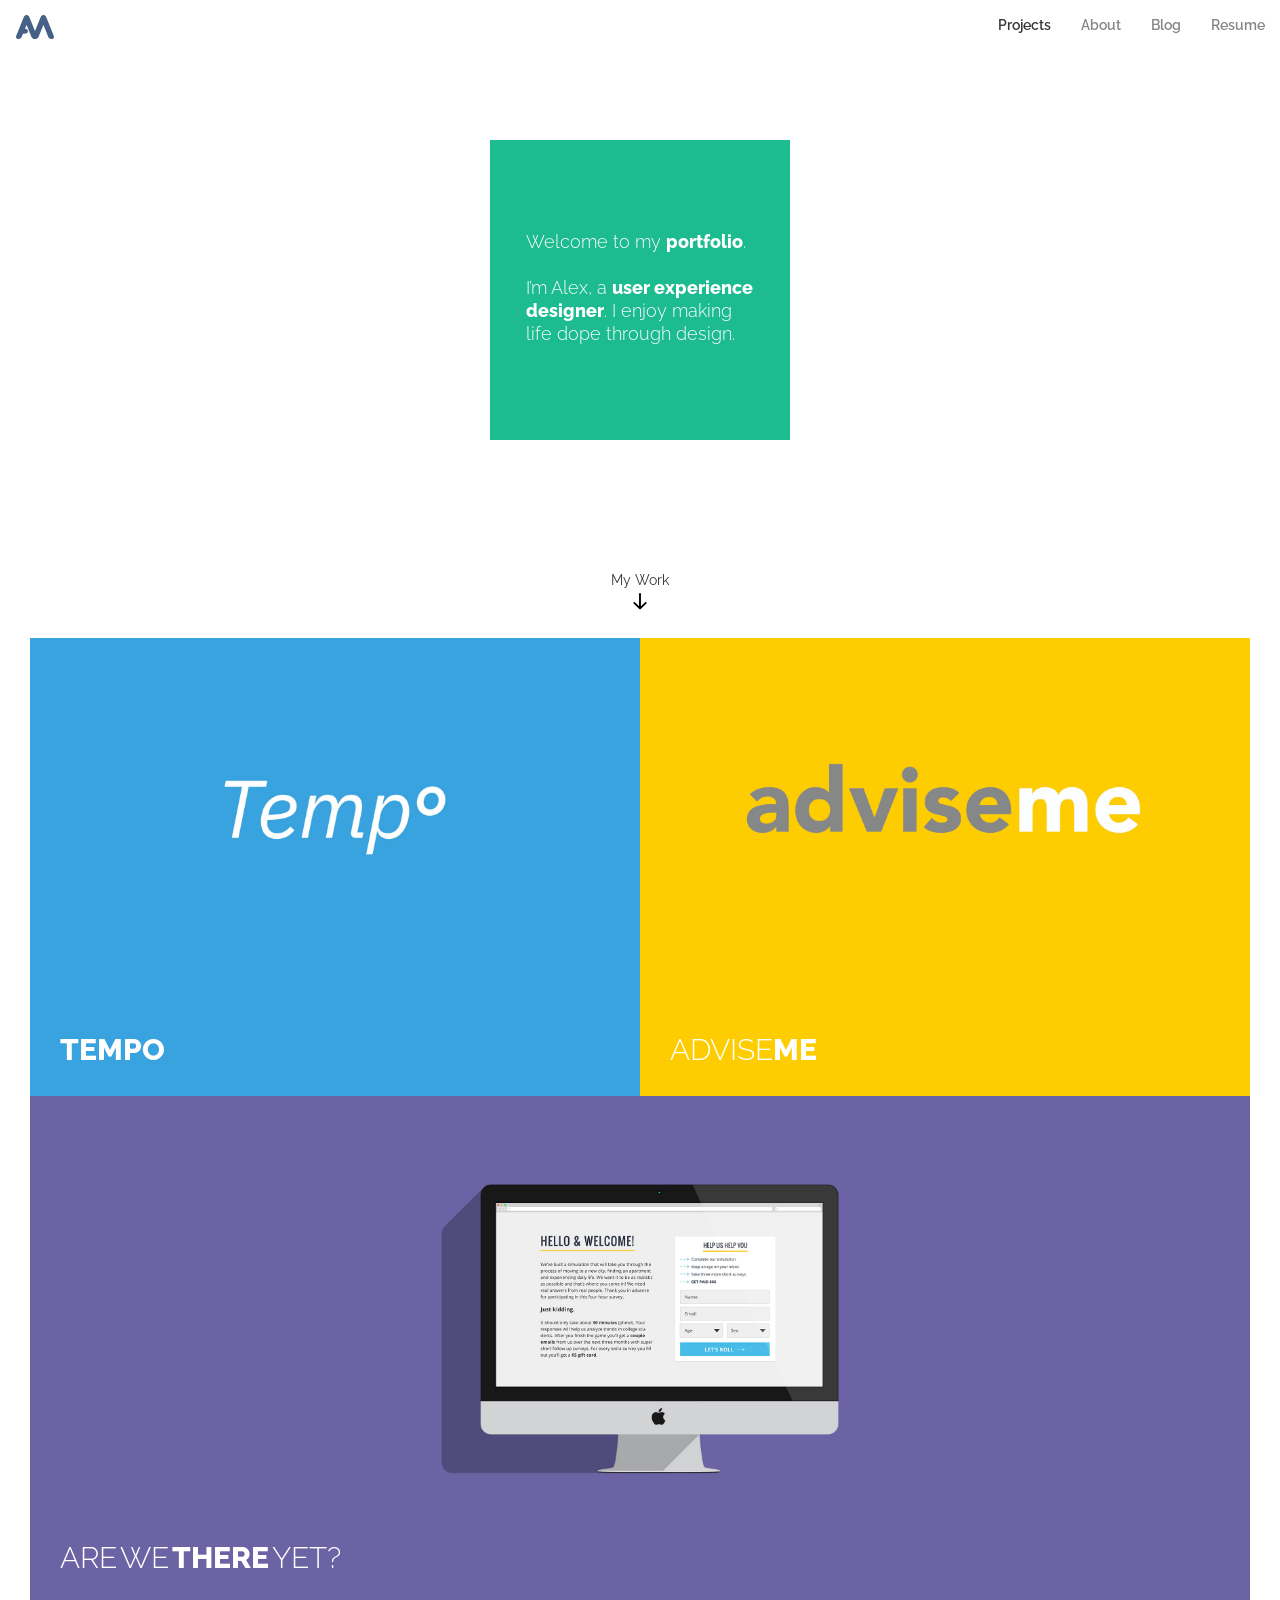
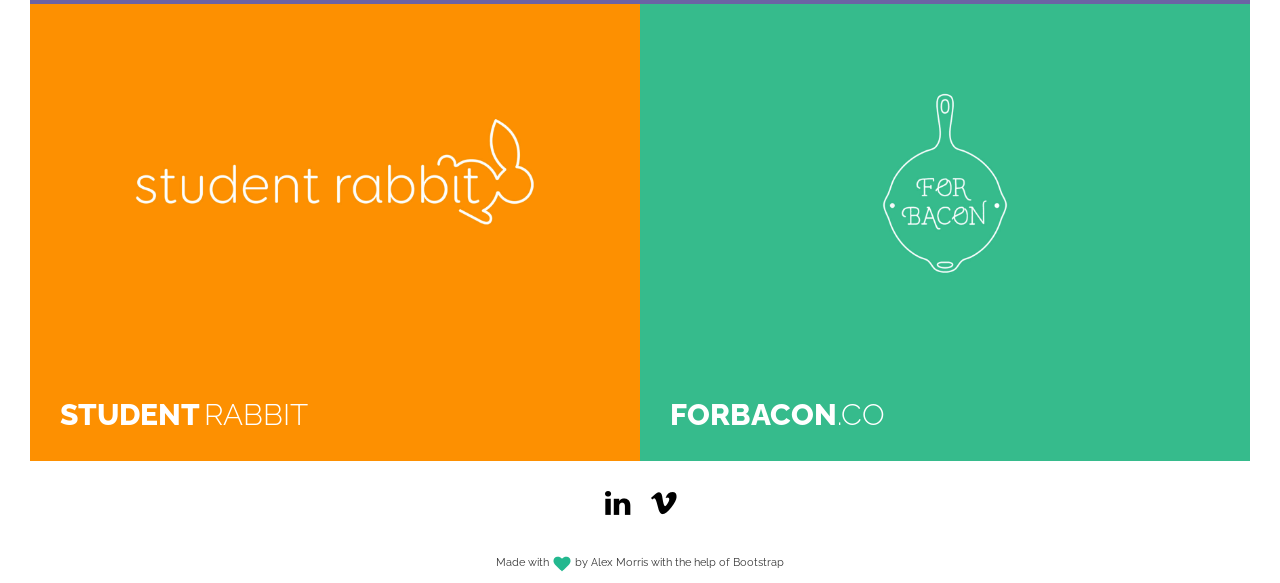
==== index.html @ abf52c70 "updated header" ====
<!DOCTYPE html>



<html lang="en">

<head>
  <meta charset="utf-8">
  <meta http-equiv="X-UA-Compatible" content="IE=edge">
  <meta name="viewport" content="width=device-width, initial-scale=1">
  <title>Home</title>

  <!-- referencing style sheets and google fonts-->
  <link href="assets/css/hamburgers.css" rel="stylesheet">
  <link rel="stylesheet" href="assets/css/bootstrap.min.css">
  <link rel="stylesheet" href="assets/css/style.css">
  <link rel="stylesheet" href="assets/css/set2.css">
  <link href="https://fonts.googleapis.com/css?family=Raleway:300,400,500,600,700,800|Shrikhand" rel="stylesheet">

</head>

<body>

  <!--navigation-->
  <nav class="navbar navbar-default">
    <div class="containter-fluid">
      <div class="navbar-header">

        <button class="hamburger hamburger--spin hidden-lg hidden-md hidden-sm ham-position" type="button" data-toggle="collapse" data-target="#bs-example-navbar-collapse-1">
          <span class="hamburger-box">
    <span class="hamburger-inner"></span>
          </span>
        </button>

        <!--
        <button type="button" class="navbar-toggle collapsed" data-toggle="collapse" data-target="#bs-example-navbar-collapse-1" aria-expanded="false">
          <span class="sr-only">Toggle Navigation</span>
          <span class="icon-bar"></span>
          <span class="icon-bar"></span>
          <span class="icon-bar"></span>
        </button>
      -->
        <a class="navbar-brand" href="index.html">
          <img alt="Brand" src="assets/imgs/logo.png">
        </a>
      </div>


      <!-- Collect the nav links, forms, and other content for toggling -->
      <div class="collapse navbar-collapse" id="bs-example-navbar-collapse-1">
        <ul class="nav navbar-nav navbar-right">
          <li>
               <a href="index.html" class="active">Projects</a>
          </li>
          <li>
            <a href="about.html">About</a>
          </li>
          <li>
            <a href="https://medium.com/@alexmorristx" target="blank">Blog</a>
          </li>
          <li>
            <a href="assets/imgs/resume.pdf" target="blank">Resume</a>
          </li>
        </ul>
      </div>
    </div>
  </nav>


  <!--page content-->

    <!--header-->
  <div class="container-box">
    <div class="logo-box">
      <h1 id="header"> Welcome to my <span>portfolio</span>. 
        <br>
        <br>
        I’m Alex, a <span>user experience <br>
        designer</span>. I enjoy making <br>life 
        dope through design.
      </h1>
    </div>
    
  </div>

  <!--scroll-->
  <div class="container">
      <div class="row ">
        <div class="col-sm-12 scroll ">
             My Work <br> <img src="assets/imgs/scroll.png"> 
      </div>
    </div>
 </div>       


  <!-- Projects Row -->
  <div class="container-fluid">

    <!--row 1-->
    <div class="row grid">
      <div class="col-sm-6 portfolio-item no-padding-right">
        <figure class="effect-goliath">
          <img src="assets/imgs/tempo/frontimage.jpg" class="img-responsive">
          <figcaption>
            <h2><span>Tempo</span></h2>
            <p>Research, UX, UI</p>
            <a href="tempo.html">View more</a>
          </figcaption>
        </figure>
      </div>

      <div class="col-sm-6 portfolio-item no-padding-left">
        <figure class="effect-goliath">
          <img src="assets/imgs/adviseme/frontimage.jpg" class="img-responsive">
          <figcaption>
            <h2>Advise<span>Me</span></h2>
            <p>UI, UX</p>
            <a href="adviseme.html">View more</a>
          </figcaption>
        </figure>
      </div>
    </div>

    <!--row 2-->
    <div class="row grid">
      <div class="col-md-12 portfolio-item padding-large hidden-xs">
        <figure class="effect-goliath">
          <img class="img-responsive" src="assets/imgs/arewethere/arewetherefrontimage.jpg" alt="">
          <figcaption>
            <h2>Are We <span>There</span> Yet?</h2>
            <p>Research & Strategy, UI</p>
            <a href="arewethereyet.html">View more</a>
          </figcaption>
        </figure>
      </div>
      <div class="col-sm-6 portfolio-item padding-large hidden-lg hidden-md hidden-sm">
        <figure class="effect-goliath">
          <img class="img-responsive" src="assets/imgs/arewethere/arewetherefrontimage1.jpg" alt="">
          <figcaption>
            <h2>Are We <span>There</span> Yet?</h2>
            <p>Research & Strategy, UI</p>
            <a href="arewethereyet.html">View more</a>
          </figcaption>
        </figure>
      </div>
    </div>

    <!--row 3-->
    <div class="row grid">
      <div class="col-sm-6 portfolio-item no-padding-right">
        <figure class="effect-goliath">
          <img src="assets/imgs/sr/srfrontimg.jpg" class="img-responsive">
          <figcaption>
            <h2><span>Student</span> Rabbit</h2>
            <p>UI, Branding</p>
            <a href="studentrabbit.html">View more</a>
          </figcaption>
        </figure>
      </div>
       
        <div class="col-sm-6 portfolio-item no-padding-left">
        <figure class="effect-goliath">
          <img src="assets/imgs/forbacon/forbaconfrontimg.jpg" class="img-responsive">
          <figcaption>
            <h2><span>Forbacon</span>.co</h2>
            <p> UI, Illustration</p>
            <a href="forbacon.html">View more</a>
          </figcaption>
        </figure>
      </div>
    </div>




  <!-- icons in footer -->
  <div class="container">
    <div class="row footer-spacing">
      <div class="col-sm-12">
        <a id="icon" href="https://www.linkedin.com/in/alexbmorris" target="blank" icon>
          <img src="assets/imgs/LI.png ">
        </a>
        <a id="icon" href="https://vimeo.com/user38578022" target="blank" icon>
          <img src="assets/imgs/vimeo.png">
        </a>
      </div>
      <div class="col-sm-12 footer-spacing">
        <p id="tiny-text"> Made with <img src="assets/imgs/heart.png"> by Alex Morris with the help of Bootstrap  </p>
      </div>
    </div>
  </div>

  <!-- jquery-->
  <script src="assets/js/jquery.js"></script>

  <!-- boostrap javascript, best to go at the bottom but can go at the top-->
  <script src="assets/js/bootstrap.js"></script>

  <script>
          // Look for .hamburger
          var hamburger = document.querySelector(".hamburger");
          // On click
          hamburger.addEventListener("click", function() {
              // Toggle class "is-active"
              hamburger.classList.toggle("is-active");
              // Do something else, like open/close menu
          });
      </script>

</body>

</html>
---- assets/css/hamburgers.css ----
/*!
 * Hamburgers
 * @description Tasty CSS-animated hamburgers
 * @author Jonathan Suh @jonsuh
 * @site https://jonsuh.com/hamburgers
 * @link https://github.com/jonsuh/hamburgers
 */
.hamburger {
  padding: 15px 15px;
  display: inline-block;
  cursor: pointer;
  transition-property: opacity, -webkit-filter;
  transition-property: opacity, filter;
  transition-property: opacity, filter, -webkit-filter;
  transition-duration: 0.15s;
  transition-timing-function: linear;
  font: inherit;
  color: inherit;
  text-transform: none;
  background-color: transparent;
  border: 0;
  margin: 0;
  overflow: visible; }
  .hamburger:hover {
    opacity: 0.7; }

.hamburger-box {
  width: 40px;
  height: 24px;
  display: inline-block;
  position: relative; }

.hamburger-inner {
  display: block;
  top: 50%;
  margin-top: -2px; }
  .hamburger-inner, .hamburger-inner::before, .hamburger-inner::after {
    width: 40px;
    height: 4px;
    background-color: #000;
    border-radius: 4px;
    position: absolute;
    transition-property: -webkit-transform;
    transition-property: transform;
    transition-property: transform, -webkit-transform;
    transition-duration: 0.15s;
    transition-timing-function: ease; }
  .hamburger-inner::before, .hamburger-inner::after {
    content: "";
    display: block; }
  .hamburger-inner::before {
    top: -10px; }
  .hamburger-inner::after {
    bottom: -10px; }



/*
 * Spin
 */
.hamburger--spin .hamburger-inner {
  transition-duration: 0.3s;
  transition-timing-function: cubic-bezier(0.55, 0.055, 0.675, 0.19); }
  .hamburger--spin .hamburger-inner::before {
    transition: top 0.1s 0.34s ease-in, opacity 0.1s ease-in; }
  .hamburger--spin .hamburger-inner::after {
    transition: bottom 0.1s 0.34s ease-in, -webkit-transform 0.3s cubic-bezier(0.55, 0.055, 0.675, 0.19);
    transition: bottom 0.1s 0.34s ease-in, transform 0.3s cubic-bezier(0.55, 0.055, 0.675, 0.19);
    transition: bottom 0.1s 0.34s ease-in, transform 0.3s cubic-bezier(0.55, 0.055, 0.675, 0.19), -webkit-transform 0.3s cubic-bezier(0.55, 0.055, 0.675, 0.19); }

.hamburger--spin.is-active .hamburger-inner {
  -webkit-transform: rotate(225deg);
          transform: rotate(225deg);
  transition-delay: 0.14s;
  transition-timing-function: cubic-bezier(0.215, 0.61, 0.355, 1); }
  .hamburger--spin.is-active .hamburger-inner::before {
    top: 0;
    opacity: 0;
    transition: top 0.1s ease-out, opacity 0.1s 0.14s ease-out; }
  .hamburger--spin.is-active .hamburger-inner::after {
    bottom: 0;
    -webkit-transform: rotate(-90deg);
            transform: rotate(-90deg);
    transition: bottom 0.1s ease-out, -webkit-transform 0.3s 0.14s cubic-bezier(0.215, 0.61, 0.355, 1);
    transition: bottom 0.1s ease-out, transform 0.3s 0.14s cubic-bezier(0.215, 0.61, 0.355, 1);
    transition: bottom 0.1s ease-out, transform 0.3s 0.14s cubic-bezier(0.215, 0.61, 0.355, 1), -webkit-transform 0.3s 0.14s cubic-bezier(0.215, 0.61, 0.355, 1); }
---- assets/css/style.css ----
.scroll{
text-align: center;
  padding-bottom: 2em; 
  }
  
.container-box {
    position: relative;
    margin-top: 90px;
    margin-bottom: 130px;   
}


.logo-box {
  background-color: #1dbb90;
  width:300px;
  height:300px;
  margin-right: auto;
  margin-left: auto;
}



.ham-position {
  position: fixed;
  top: 0;
  right: 10px;
  }


body {
  font-weight: 400,500,600,700,800;
  font-family: 'Raleway', Arial, sans-serif;
  color:#383838;
}

.navbar-default .navbar-nav>li>a {
  color: #868686;
}

.navbar-default .navbar-nav>li>a:hover {
  color: #adadad;
}


.navbar-default .navbar-nav>li>a.active,
.navbar-default .navbar-nav>li>a.active:hover {
  color: #383838;
}


a.active,
a.active:hover {
  color: #383838;
}



.related-projects li {
  width: calc(100%/6);
  text-align: center;
}
.related-projects-small li {
  width: calc(100%/2);
  text-align: center;
  font-size: 110%;
  line-height: 30px;
}

li a {
    display: block;    
    text-decoration: none;
    text-align: center;  
}


.no-padding-right {
    padding-right: 0px;
}

.no-padding-left {
    padding-left: 0px;
}

.containerbackground {
  background: white;
}

.navbar {
  margin-bottom:0;
}

.related-projects {
   margin-right: auto;
   margin-left: auto;
   margin-top: 5em;
   padding: 0;

}

ul {
    list-style-type: none;
    text-decoration: none;
}

li {
  float: left;
  text-decoration: none;
 
}


li a:hover {
  text-decoration: none;
  color: #55b5bd;
}
a:hover {
  color: #55b5bd;
   text-decoration: none;
}


h1{
  color: #4a4a4a;
  font-weight: 300;
  font-size: 50px;
  text-align: center;
  text-transform: uppercase;
  padding-bottom: 10px;

}
h1#header-bio {
  text-align: left;
   font-size: 24px;
  font-weight: 800;


}


h1#header{
text-transform: none;
  color: white;
  font-size: 18px;
  text-align: left;
  line-height: 23px;
  padding: 2em;
  padding-top: 5em;
 
}


h1 span {
  font-weight: 800;
}


p span {
  font-weight: 800;
}

h2 {
  color: #fff;
}

h3 {
  color: #4a4a4a;
  font-size: 150%;
  line-height: 140%;
}

h4 {
  padding-top: 10px;
  color: #4a4a4a;
}

h5 {
  text-transform: uppercase;
  color: #4a4a4a;
  font-size: 18px;
  font-weight: 800;
}

h6 {
  text-align: center;
  color: #4a4a4a;
  font-size: 100%;
}

p {
  padding-top: 6px;
  line-height: 180%;
}

a {
  color: #476086;
  font-weight: 600;
}

.persona {
  padding-top: 12px;
  margin-left: auto;
  height: 150px;
  width: auto;
}

.persona-text{
  text-align: left;
}



.footer-spacing{
  margin-top: 30px;
  text-align: center;
}

.navbar-default {
  background: white;
  border:none;
}


.icon:hover {
     opacity: 0.5; 

}



.me-picture {

  margin-right: auto;
  margin-left: auto;
  margin-top: 2em;
  margin-bottom: 3em;
}

.text-spacing{
    margin-left: auto;
    margin-right: auto;
    max-width: 40em;
    margin-bottom: 3em;
    margin-top: 2em;
}

.space{
  margin-top: 1em;
}

.toggle{

    margin-left: auto;
    margin-right: auto;
    max-width: 80em;
    margin-bottom: 2em;
}



p#center {
  text-align: center;
}

p#caption {
  font-size: 80%;
  
}



p#date {
  font-size: 90%;
  padding-top: 0px;
  padding-bottom: 0px;
  text-align: left;
}

a#h4 {
  padding-top: 10px;
  color: #4a4a4a;
  font-size: 150%;
  line-height: 140%;
  text-align: left;
}



#icon:hover{
  opacity: 0.5;
}
#tiny-text {
  font-size: 80%;
}
#blog-header {
  font-size: 190%;
  text-transform: capitalize;

}
.extra-photo{
  display: block;
  margin-left: auto;
  margin-right: auto;

}
.blog-item-l {
  padding-right: 30px;
}

.blog-item-r{
  padding-left: 30px;
}
.blog-item h4 {
  text-align: left;
  color: #476086;

}
.blog-item h4:hover{
  color: #55b5bd;
  text-decoration: none;
 
}
.blog-item p {
  text-align: left;
  padding-bottom: 10px;
  padding-top: 0px;
  color: #4a4a4a;
}
.blog-item p:hover {
  color: #4a4a4a;
}

.blog-item h6 {
  text-align: left;
}

.left {
  padding-right: 100px
}

.right{
  float: right;
  padding-left: 100px
}



.box{
  max-width: auto;
  text-align: center;

}

.box-test{
  height: 300px;
  max-width: auto;
}

.box-small{
  max-width: auto;
  height:233.33px;
}

.tempo-color{
  background: #2da2d9;
}

.adviseme-color{
  background:#ffca3a;

}

.arewethere-color{
  background:#6b63a3;
}

.forbacon-color{
  background:#1dbb90;
}

.sr-color{
  background:#ff8e16;
}

.nifty-color{
  background:#8c285c;
}
.coffee-color{
  background:#ff783b;
}



.box-img{
  max-width: 450px;
}

.box-img-phone{
  max-width: 250px;
}

.supercali {
  padding-top: 100px;
  padding-bottom: 150px;
}

.img-responsive-inline{
width: 140px;

}

@media (max-width: 765px) {
  .portfolio-item {
    padding-left: 15px;
    padding-right: 15px;
      }
}


@media (max-width: 650px) {
  .box-img{
    max-width: 100%;
  }
}
---- assets/css/set2.css ----
.grid {
	position: relative;
	clear: both;
	margin: 0 auto;
	padding-right: 0px;
	padding-left: 0px;
	list-style: none;
	text-align: center;
}

/* Common style */
.grid figure {
	position: relative;
	float: left;
	overflow: hidden;
	margin: 0;
	text-align: center;
	width: 100%;
}

.grid figure img {
	position: relative;
	display: block;
	opacity: 1;
}

.grid figure figcaption {
	padding: 2em;
	color: #fff;
	text-transform: uppercase;
	font-size: 1.25em;
	-webkit-backface-visibility: hidden;
	backface-visibility: hidden;
}

.grid figure figcaption::before,
.grid figure figcaption::after {
	pointer-events: none;
}

.grid figure figcaption,
.grid figure figcaption > a {
	position: absolute;
	top: 0;
	left: 0;
	width: 100%;
	height: 100%;
}

/* Anchor will cover the whole item by default */
/* For some effects it will show as a button */
.grid figure figcaption > a {
	z-index: 1000;
	text-indent: 200%;
	white-space: nowrap;
	font-size: 0;
	opacity: 0;
}

.grid figure h2 {
	word-spacing: -0.15em;
	font-weight: 300;
}

.grid figure h2 span {
	font-weight: 800;
}

.grid figure h2,
.grid figure p {
	margin: 0;
}

.grid figure p {
	letter-spacing: 1px;
	font-size: 68.5%;
	color: #476086;
	font-weight: 600;
}

/* Individual effects */


/*-----------------*/
/***** Goliath *****/



/*-----------------*/
figure.effect-goliath {                /* Confused how to make the images have no white over them */
	background: transparent;
}

figure.effect-goliath img,
figure.effect-goliath h2 {
	-webkit-transition: -webkit-transform 0.35s;
	transition: transform 0.35s;
}

figure.effect-goliath img {
	-webkit-backface-visibility: hidden;
	backface-visibility: hidden;
}

figure.effect-goliath h2,
figure.effect-goliath p {
	position: absolute;
	bottom: 0;
	left: 0;
	padding: 30px;
}

figure.effect-goliath p {
	text-transform: none;
	font-size: 90%;
	opacity: 0;
	-webkit-transition: opacity 0.35s, -webkit-transform 0.35s;
	transition: opacity 0.35s, transform 0.35s;
	-webkit-transform: translate3d(0,50px,0);
	transform: translate3d(0,50px,0);
}

figure.effect-goliath:hover img {
	-webkit-transform: translate3d(0,-80px,0);
	transform: translate3d(0,-80px,0);
}

figure.effect-goliath:hover h2 {
	-webkit-transform: translate3d(0,-100px,0);
	transform: translate3d(0,-100px,0);
}

figure.effect-goliath:hover p {
	opacity: 1;
	-webkit-transform: translate3d(0,0,0);
	transform: translate3d(0,0,0);
}



/* Media queries */
@media screen and (max-width: 50em) {
	.content {
		text-align: center;
	}
	.grid figure {
		display: inline-block;
		float: none;

		width: 100%;
	}
}
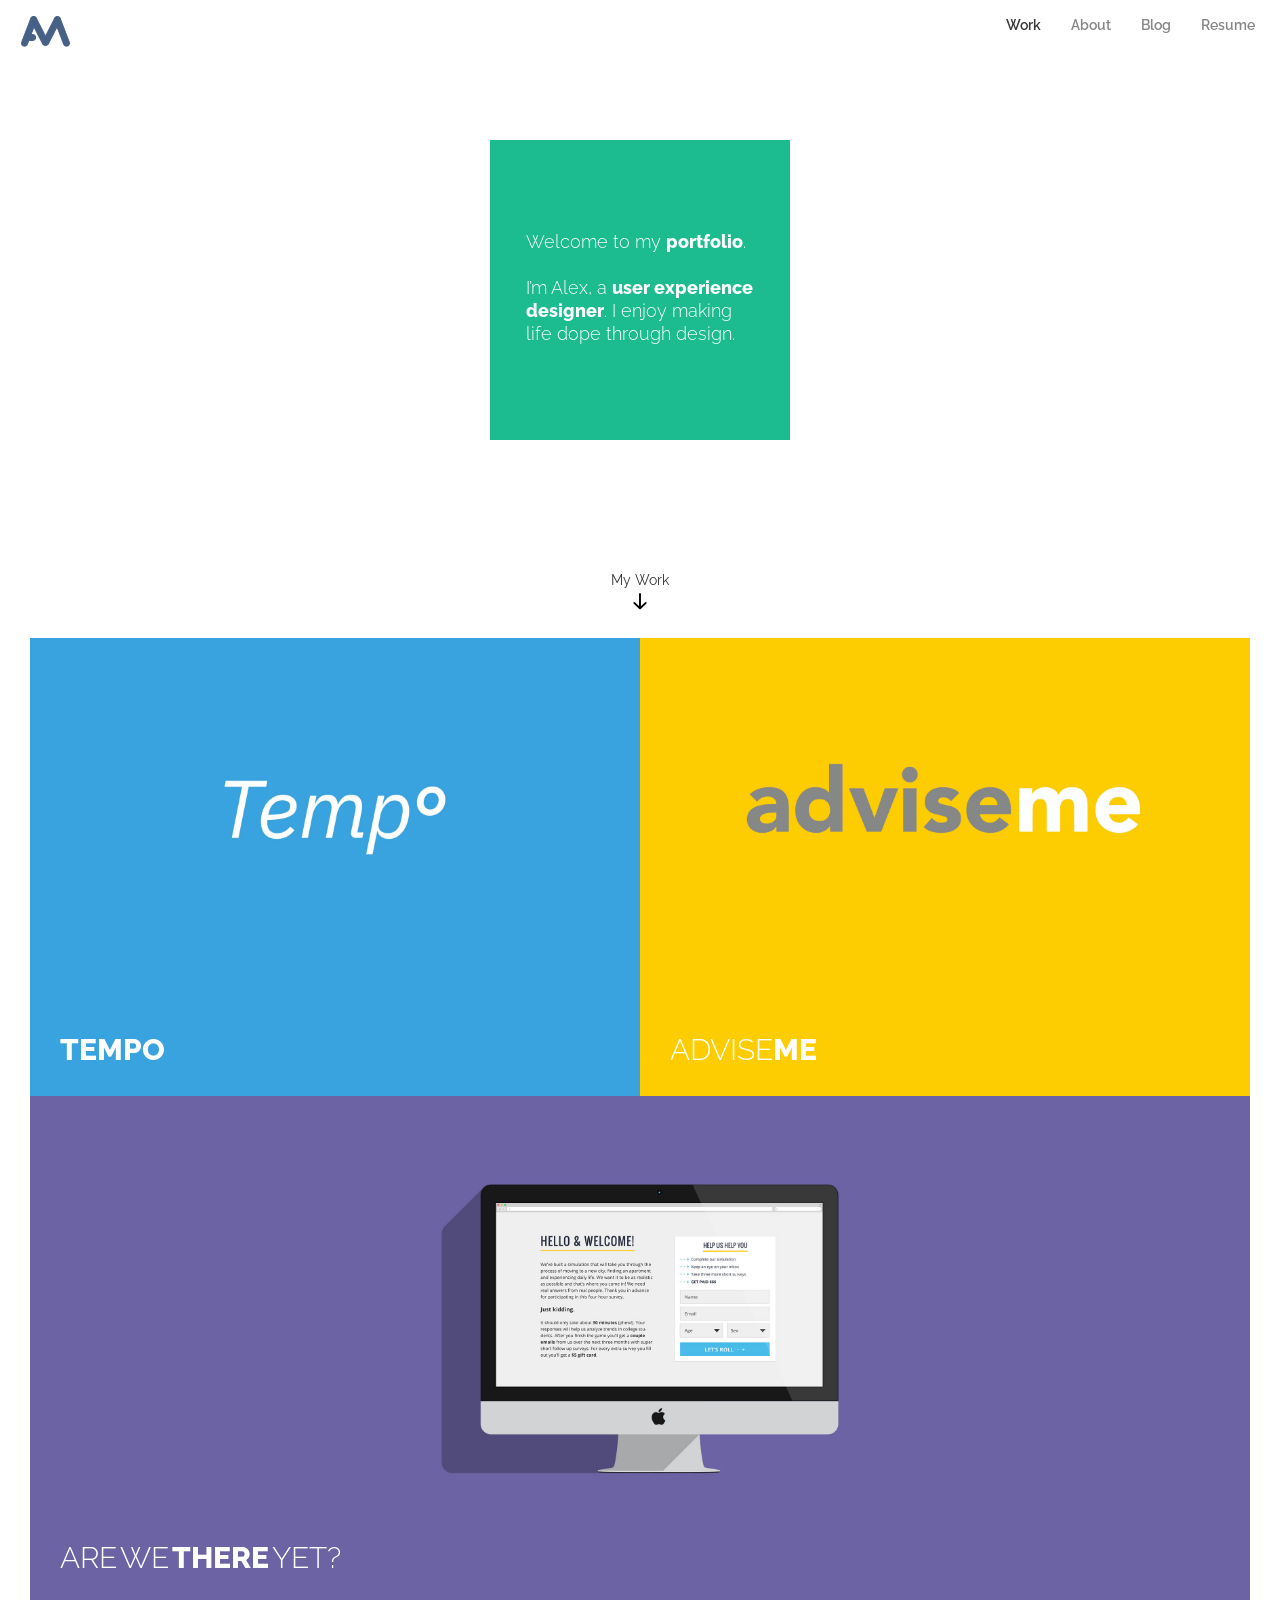
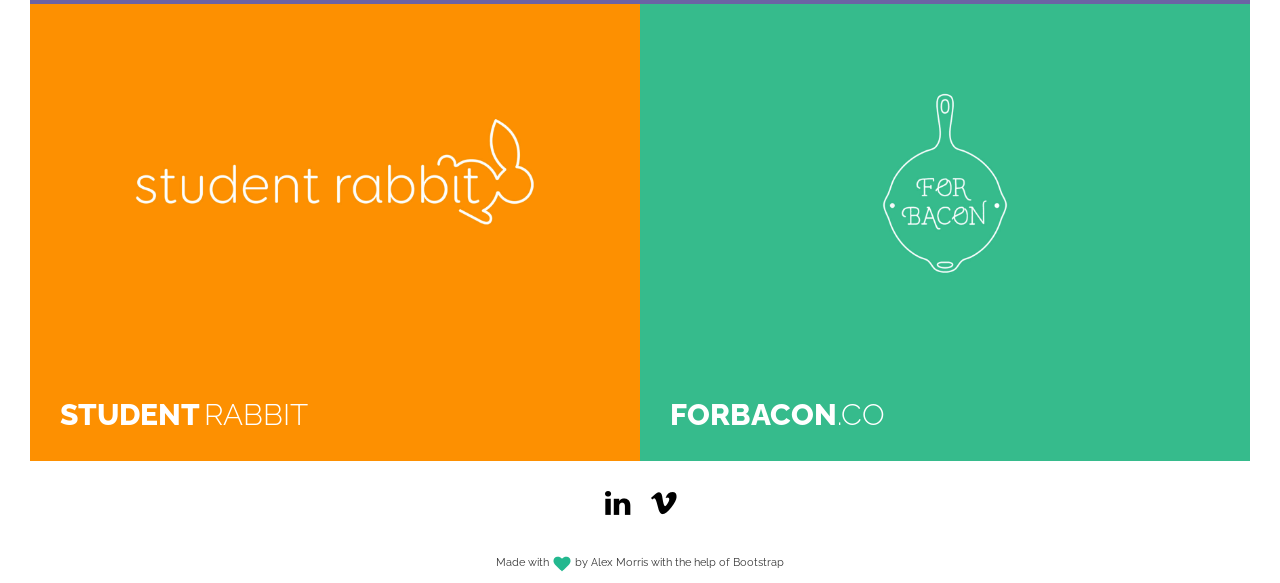
==== commit c7c2f9d4: "logo, resume, text updated" ====
--- a/index.html
+++ b/index.html
@@ -42,8 +42,8 @@
           <span class="icon-bar"></span>
         </button>
       -->
-        <a class="navbar-brand" href="index.html">
-          <img alt="Brand" src="assets/imgs/logo.png">
+        <a class="navbar-brand" href="index.html" >
+          <img alt="Brand" src="assets/imgs/logo.png" >
         </a>
       </div>
 
@@ -52,7 +52,7 @@
       <div class="collapse navbar-collapse" id="bs-example-navbar-collapse-1">
         <ul class="nav navbar-nav navbar-right">
           <li>
-               <a href="index.html" class="active">Projects</a>
+               <a href="index.html" class="active">Work</a>
           </li>
           <li>
             <a href="about.html">About</a>
--- a/assets/css/style.css
+++ b/assets/css/style.css
@@ -1,3 +1,5 @@
+
+
 .scroll{
 text-align: center;
   padding-bottom: 2em; 
@@ -33,6 +35,10 @@
   color:#383838;
 }
 
+.navbar{
+  padding-right: 10px;
+}
+
 .navbar-default .navbar-nav>li>a {
   color: #868686;
 }
@@ -231,7 +237,7 @@
 
   margin-right: auto;
   margin-left: auto;
-  margin-top: 2em;
+  margin-top: 4em;
   margin-bottom: 3em;
 }
 
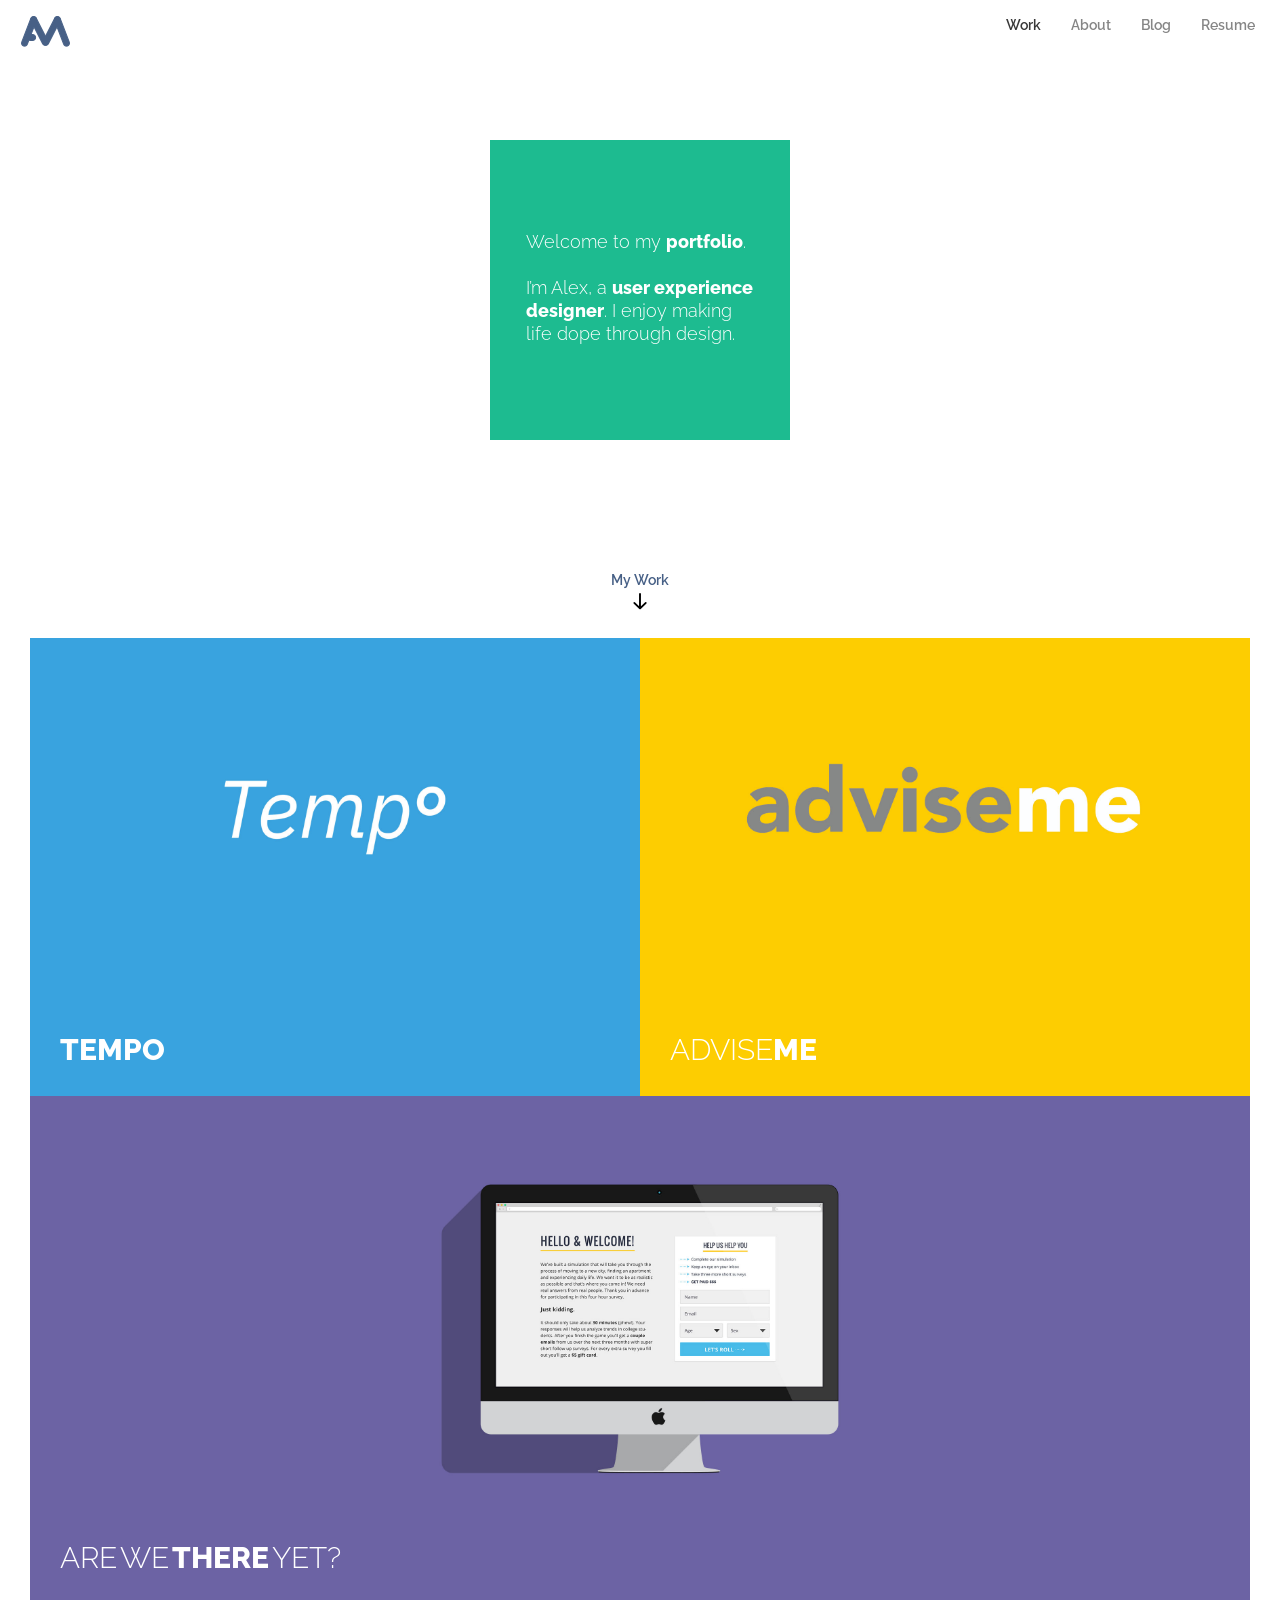
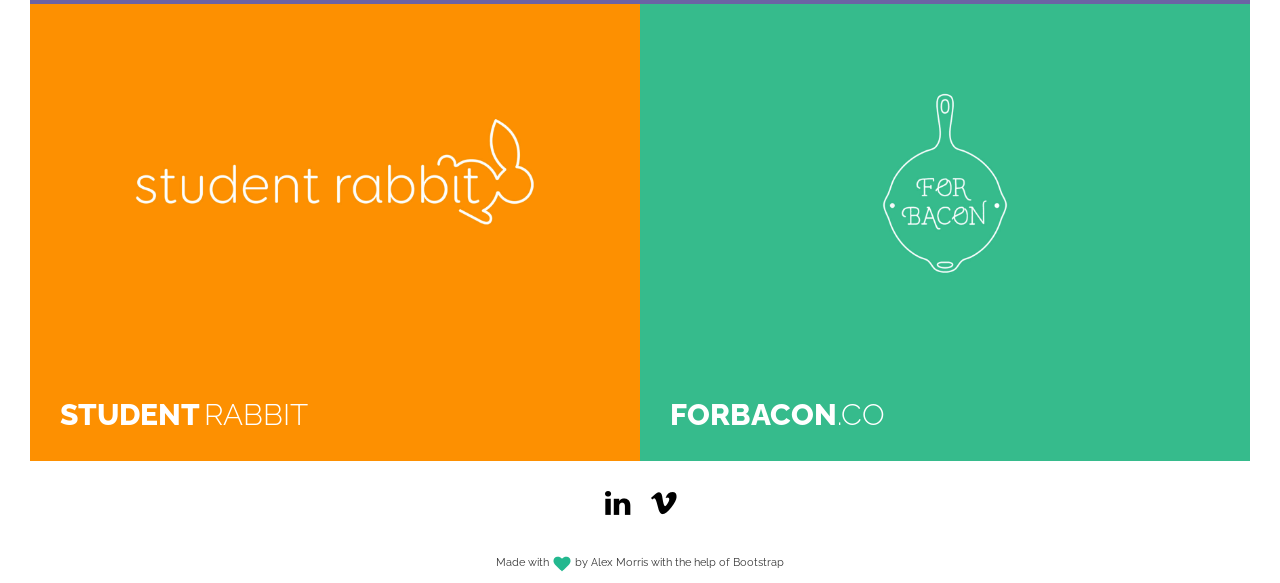
==== commit 71a74bac: "scroll function" ====
--- a/index.html
+++ b/index.html
@@ -89,7 +89,7 @@
   <div class="container">
       <div class="row ">
         <div class="col-sm-12 scroll ">
-             My Work <br> <img src="assets/imgs/scroll.png"> 
+             <a href="#project1" class="scroll-text"> My Work <br> <img src="assets/imgs/scroll.png"> </a>
       </div>
     </div>
  </div>       
@@ -102,6 +102,7 @@
     <div class="row grid">
       <div class="col-sm-6 portfolio-item no-padding-right">
         <figure class="effect-goliath">
+       <a name="project1"></a>
           <img src="assets/imgs/tempo/frontimage.jpg" class="img-responsive">
           <figcaption>
             <h2><span>Tempo</span></h2>
--- a/assets/css/style.css
+++ b/assets/css/style.css
@@ -1,3 +1,8 @@
+a.scroll-text:hover, a.scroll-text:visited, a.scroll-text:active, a.scroll-text:focus {
+    color: inherit;
+   text-decoration: none; 
+
+}
 
 
 .scroll{
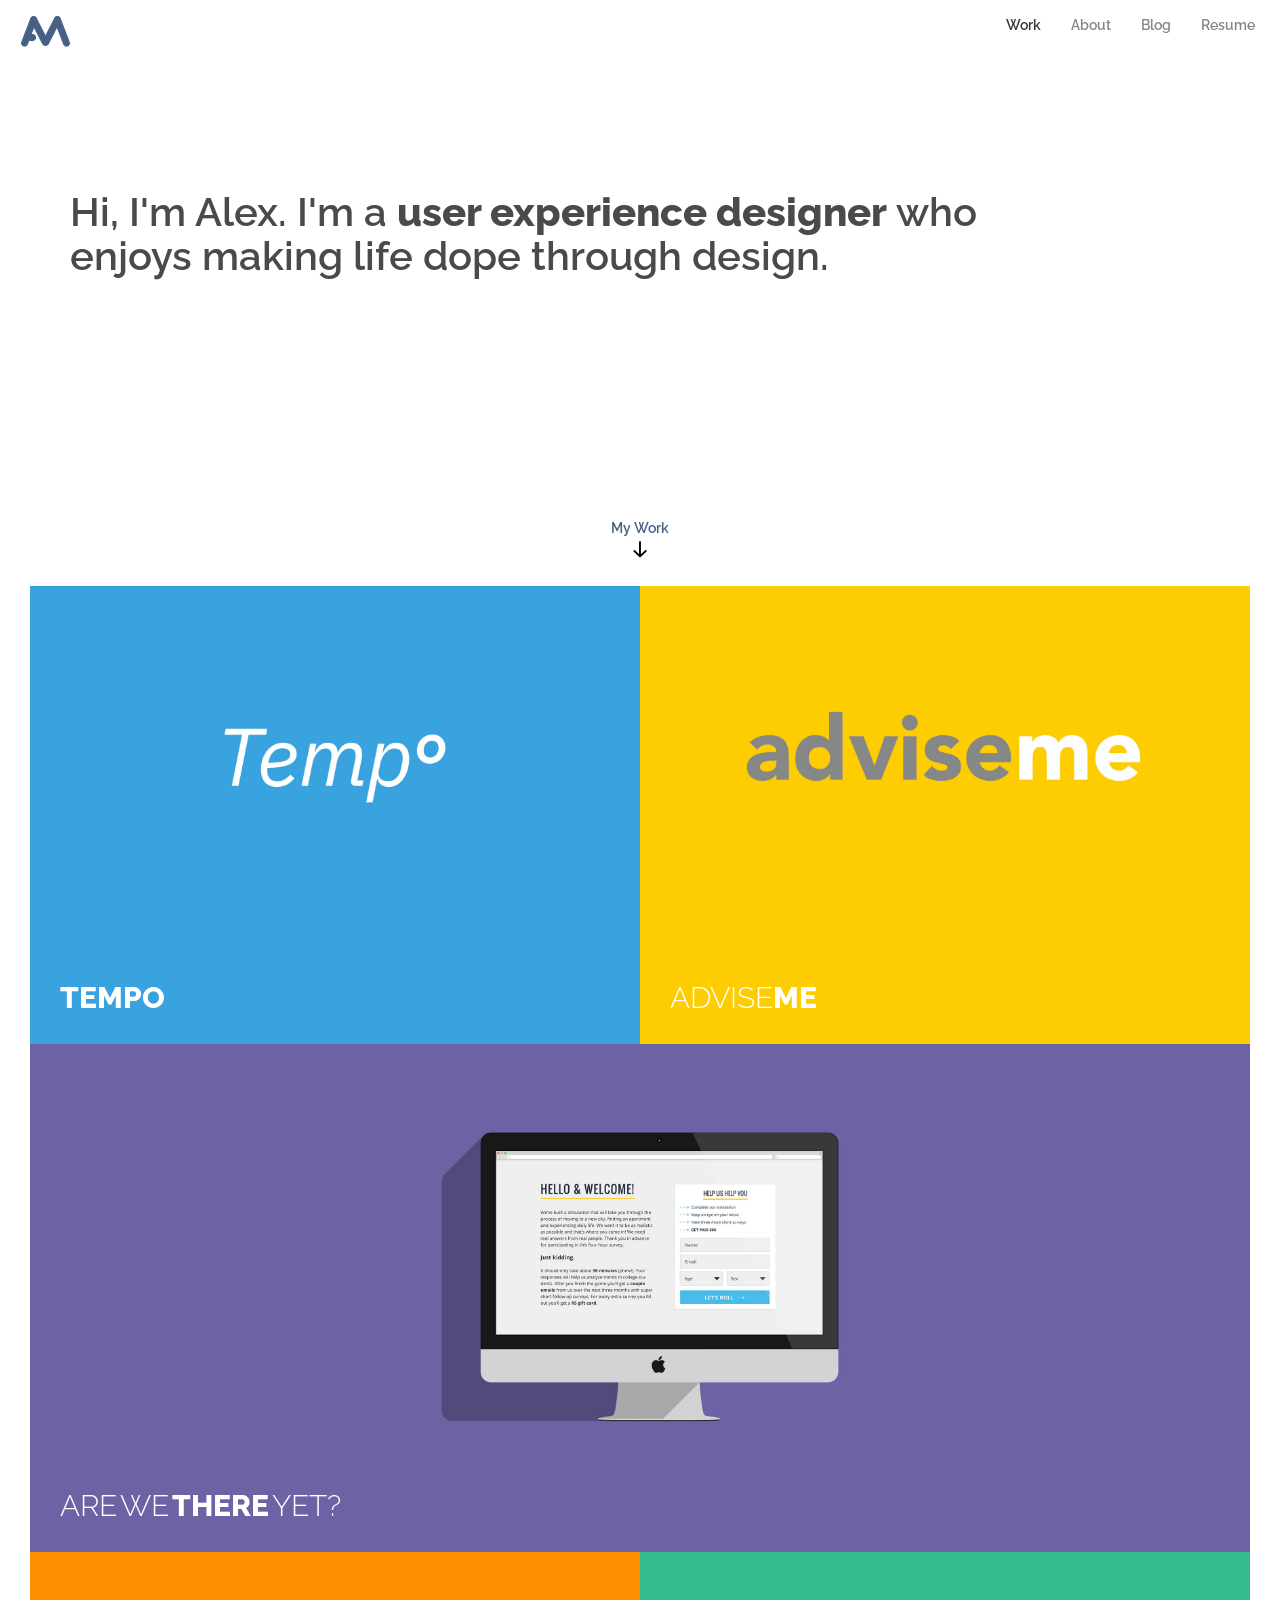
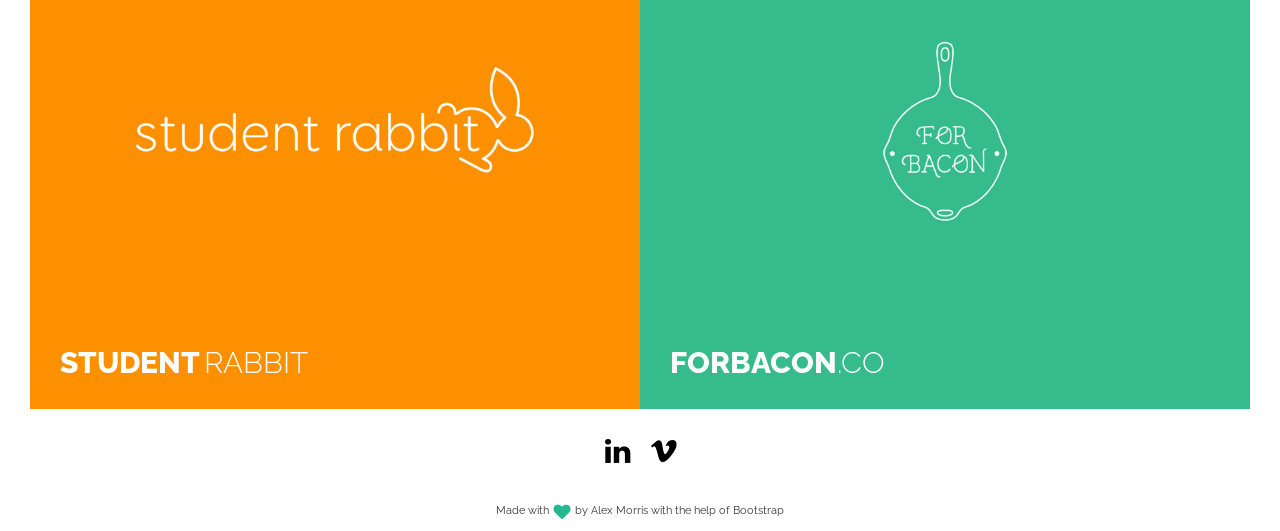
==== commit 2a0d2c59: "Header Update nix box, updated h1s" ====
--- a/index.html
+++ b/index.html
@@ -34,14 +34,7 @@
           </span>
         </button>
 
-        <!--
-        <button type="button" class="navbar-toggle collapsed" data-toggle="collapse" data-target="#bs-example-navbar-collapse-1" aria-expanded="false">
-          <span class="sr-only">Toggle Navigation</span>
-          <span class="icon-bar"></span>
-          <span class="icon-bar"></span>
-          <span class="icon-bar"></span>
-        </button>
-      -->
+
         <a class="navbar-brand" href="index.html" >
           <img alt="Brand" src="assets/imgs/logo.png" >
         </a>
@@ -71,24 +64,29 @@
 
   <!--page content-->
 
-    <!--header-->
-  <div class="container-box">
-    <div class="logo-box">
-      <h1 id="header"> Welcome to my <span>portfolio</span>. 
-        <br>
-        <br>
-        I’m Alex, a <span>user experience <br>
-        designer</span>. I enjoy making <br>life 
-        dope through design.
-      </h1>
-    </div>
-    
+<!--header -->
+<div class="container">
+  <div class="row">
+        <div class="col-lg-10 hidden-xs">
+             <h1 id="header-2"> Hi, I'm Alex. I'm a <span>user experience designer</span> who enjoys making life dope through design. 
+        </div>
+    </div>
+ </div>   
+
+<div class="container text-spacing">
+  <div class="row">
+      <div class="hidden-lg hidden-md hidden-sm col-xs-12">
+             <h1 id="header-3"> Hi, I'm Alex. I'm a <span>user experience designer</span> who enjoys making life dope through design. 
+      </div>
   </div>
+ </div>  
+
+
 
   <!--scroll-->
   <div class="container">
       <div class="row ">
-        <div class="col-sm-12 scroll ">
+        <div class="col-sm-12 scroll hidden-xs">
              <a href="#project1" class="scroll-text"> My Work <br> <img src="assets/imgs/scroll.png"> </a>
       </div>
     </div>
--- a/assets/css/style.css
+++ b/assets/css/style.css
@@ -1,5 +1,30 @@
+h1#header-2{
+text-transform: none;
+  text-align: left;
+  padding-top: 3em;
+  font-weight: 600;
+  font-size: 40px;
+  padding-bottom: 4em;
+
+}
+
+h1#header-3{
+text-transform: none;
+  text-align: left;
+  padding-top: 1em;
+  font-weight: 600;
+  font-size: 30px;
+  padding-left: 15px;
+  padding-right: 15px;
+  padding-bottom: 1em;
+
+}
+
+
+
+
 a.scroll-text:hover, a.scroll-text:visited, a.scroll-text:active, a.scroll-text:focus {
-    color: inherit;
+    color: black;
    text-decoration: none; 
 
 }
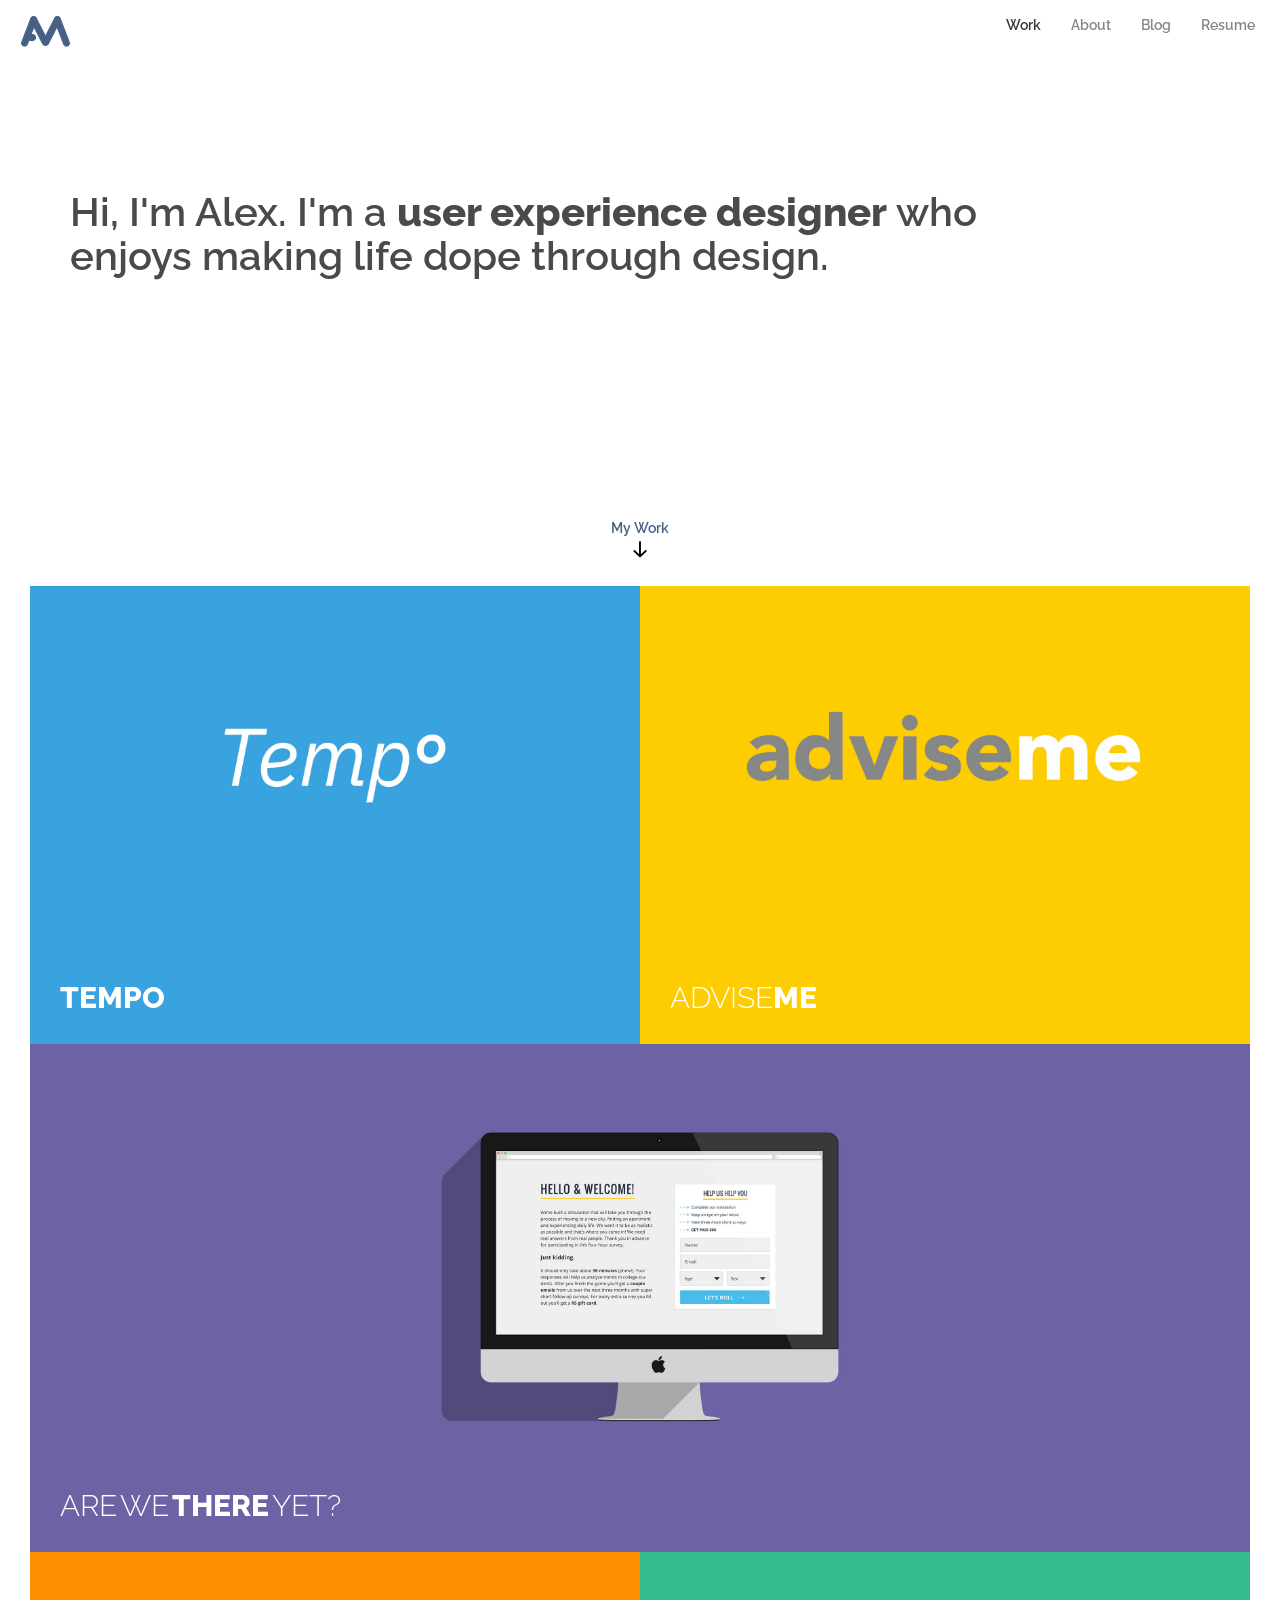
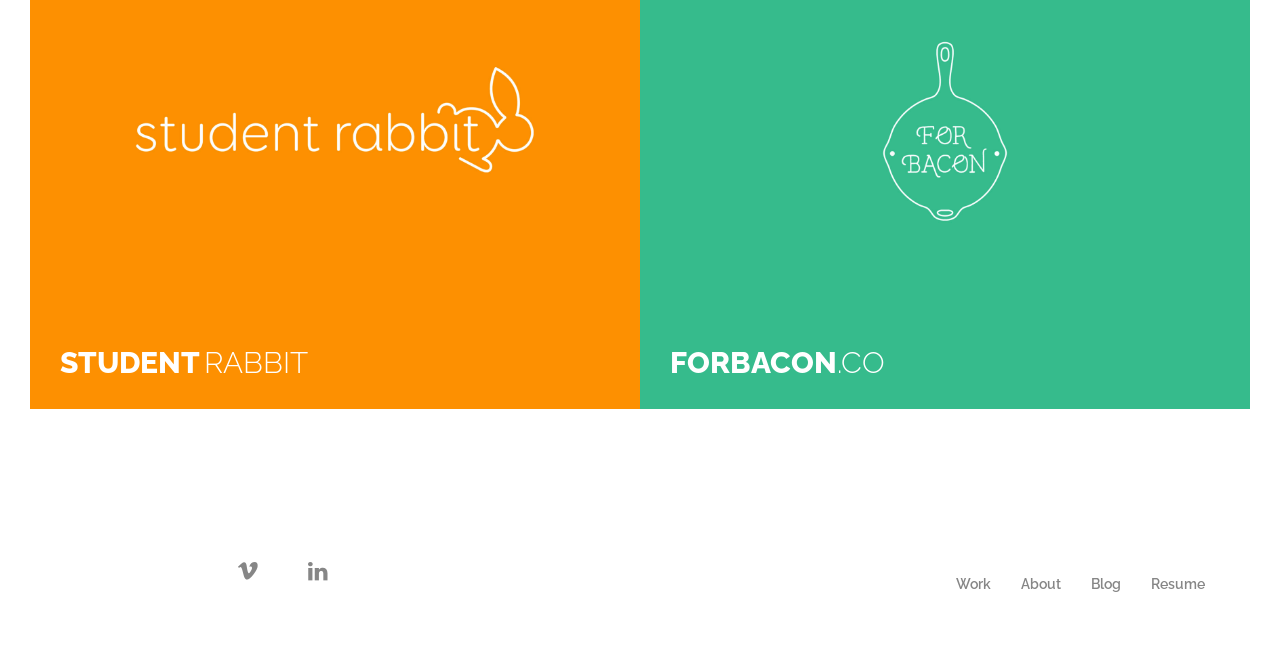
==== commit 386ad27d: "Footer/Next Project Add previous/next projects Readjust footer" ====
--- a/index.html
+++ b/index.html
@@ -17,6 +17,7 @@
   <link rel="stylesheet" href="assets/css/bootstrap.min.css">
   <link rel="stylesheet" href="assets/css/style.css">
   <link rel="stylesheet" href="assets/css/set2.css">
+  <link rel="stylesheet" href="assets/css/animate.css">
   <link href="https://fonts.googleapis.com/css?family=Raleway:300,400,500,600,700,800|Shrikhand" rel="stylesheet">
 
 </head>
@@ -35,7 +36,7 @@
         </button>
 
 
-        <a class="navbar-brand" href="index.html" >
+        <a class="navbar-brand" href="index.html " >
           <img alt="Brand" src="assets/imgs/logo.png" >
         </a>
       </div>
@@ -64,11 +65,11 @@
 
   <!--page content-->
 
-<!--header -->
+<!--header-->
 <div class="container">
   <div class="row">
         <div class="col-lg-10 hidden-xs">
-             <h1 id="header-2"> Hi, I'm Alex. I'm a <span>user experience designer</span> who enjoys making life dope through design. 
+             <h1 id="header-2" class="animated zoomIn"> Hi, I'm Alex. I'm a <span>user experience designer</span> who enjoys making life dope through design. 
         </div>
     </div>
  </div>   
@@ -76,11 +77,10 @@
 <div class="container text-spacing">
   <div class="row">
       <div class="hidden-lg hidden-md hidden-sm col-xs-12">
-             <h1 id="header-3"> Hi, I'm Alex. I'm a <span>user experience designer</span> who enjoys making life dope through design. 
+             <h1 id="header-3" class="animated zoomIn"> Hi, I'm Alex. I'm a <span>user experience designer</span> who enjoys making life dope through design. 
       </div>
   </div>
  </div>  
-
 
 
   <!--scroll-->
@@ -174,22 +174,58 @@
 
 
 
-  <!-- icons in footer -->
-  <div class="container">
-    <div class="row footer-spacing">
-      <div class="col-sm-12">
-        <a id="icon" href="https://www.linkedin.com/in/alexbmorris" target="blank" icon>
-          <img src="assets/imgs/LI.png ">
-        </a>
-        <a id="icon" href="https://vimeo.com/user38578022" target="blank" icon>
-          <img src="assets/imgs/vimeo.png">
-        </a>
-      </div>
-      <div class="col-sm-12 footer-spacing">
-        <p id="tiny-text"> Made with <img src="assets/imgs/heart.png"> by Alex Morris with the help of Bootstrap  </p>
-      </div>
-    </div>
+ <!--  footer -->
+<nav class="navbar navbar-default">
+  <div class="container ">
+    <div class="row footer-spacing-max">
+  
+      <div class="col-sm-3 hidden-xs">
+          <a id="icon" href="https://www.linkedin.com/in/alexbmorris" target="blank" icon>
+              <img src="assets/imgs/LI.png ">
+          </a>
+          <a id="icon" href="https://vimeo.com/user38578022" target="blank" icon>
+            <img src="assets/imgs/vimeo.png">
+          </a>
+      </div>
+   
+     <div class="col-sm-9 hidden-xs ">
+      <ul class="nav navbar-nav navbar-right">
+                    <li>
+                         <a href="index.html">Work</a>
+                    </li>
+                    <li>
+                        <a href="about.html">About</a>
+                    </li>
+                    <li>
+            <a href="https://medium.com/@alexmorristx" target="blank">Blog</a>
+                    </li>
+                    <li>
+                        <a href="assets/imgs/resume.pdf" target="blank">Resume</a>  
+                    </li>
+       </ul>
+    </div>
+       
+     <div class="hidden-lg hidden-md hidden-sm col-xs-12 ">
+      <ul class="nav navbar-nav navbar-right center">
+                    <li>
+                         <a href="index.html">Work</a>
+                    </li>
+                    <li>
+                        <a href="about.html">About</a>
+                    </li>
+                    <li>
+            <a href="https://medium.com/@alexmorristx" target="blank">Blog</a>
+                    </li>
+                    <li>
+                        <a href="assets/imgs/resume.pdf" target="blank">Resume</a>  
+                    </li>
+       </ul>
+    </div>
+
   </div>
+</nav>
+
+
 
   <!-- jquery-->
   <script src="assets/js/jquery.js"></script>
--- a/assets/css/style.css
+++ b/assets/css/style.css
@@ -1,3 +1,32 @@
+hr{
+
+  border-top: 1px solid #868686;
+}
+
+
+.next-project{
+  text-align: right;
+}
+
+
+.center{
+  text-align: center;
+  margin-right: auto;
+  margin-left: auto;
+}
+
+.next-project-xsmall{
+  text-align: center;
+  padding-top: 10px;
+
+}
+.previous-project-xsmall{
+  text-align: center;
+
+}
+
+
+
 h1#header-2{
 text-transform: none;
   text-align: left;
@@ -22,38 +51,22 @@
 
 
 
-
 a.scroll-text:hover, a.scroll-text:visited, a.scroll-text:active, a.scroll-text:focus {
-    color: black;
+   color: black;
    text-decoration: none; 
 
 }
 
 
 .scroll{
-text-align: center;
+  text-align: center;
   padding-bottom: 2em; 
   }
   
-.container-box {
-    position: relative;
-    margin-top: 90px;
-    margin-bottom: 130px;   
-}
-
-
-.logo-box {
-  background-color: #1dbb90;
-  width:300px;
-  height:300px;
-  margin-right: auto;
-  margin-left: auto;
-}
-
 
 
 .ham-position {
-  position: fixed;
+  position: absolute;
   top: 0;
   right: 10px;
   }
@@ -89,6 +102,11 @@
   color: #383838;
 }
 
+
+h4:hover {
+    color: #55b5bd;
+   text-decoration: none;
+}
 
 
 .related-projects li {
@@ -166,10 +184,15 @@
 }
 h1#header-bio {
   text-align: left;
-   font-size: 24px;
-  font-weight: 800;
-
-
+  font-weight: 600;
+  font-size: 40px;
+  text-transform: none;
+}
+h1#header-bio-xs {
+  text-align: left;
+  font-weight: 600;
+  font-size: 30px;
+  text-transform: none;
 }
 
 
@@ -196,17 +219,19 @@
 
 h2 {
   color: #fff;
+  font-size: 30px;
 }
 
 h3 {
   color: #4a4a4a;
-  font-size: 150%;
-  line-height: 140%;
+  font-size: 30px;
+  font-weight: 600;
 }
 
 h4 {
-  padding-top: 10px;
-  color: #4a4a4a;
+   color: #4a4a4a;
+  font-size: 20px;
+  font-weight: 600;
 }
 
 h5 {
@@ -218,18 +243,22 @@
 
 h6 {
   text-align: center;
+  font-weight: 500;
   color: #4a4a4a;
-  font-size: 100%;
+  font-size: 16px;
 }
 
 p {
   padding-top: 6px;
-  line-height: 180%;
+  line-height: 25px;
+  font-size: 14px;
+
 }
 
 a {
   color: #476086;
   font-weight: 600;
+  font-size: 14px;
 }
 
 .persona {
@@ -247,20 +276,19 @@
 
 .footer-spacing{
   margin-top: 30px;
-  text-align: center;
+  
+}
+
+.footer-spacing-max{
+  margin-top: 150px;
+  margin-bottom: 50px;
+  
 }
 
 .navbar-default {
   background: white;
   border:none;
 }
-
-
-.icon:hover {
-     opacity: 0.5; 
-
-}
-
 
 
 .me-picture {
@@ -283,6 +311,10 @@
   margin-top: 1em;
 }
 
+
+.more-space{
+  padding-top: 20px;
+}
 .toggle{
 
     margin-left: auto;
@@ -319,6 +351,9 @@
   text-align: left;
 }
 
+#icon{
+  float:right;
+}
 
 
 #icon:hover{
@@ -338,37 +373,7 @@
   margin-right: auto;
 
 }
-.blog-item-l {
-  padding-right: 30px;
-}
-
-.blog-item-r{
-  padding-left: 30px;
-}
-.blog-item h4 {
-  text-align: left;
-  color: #476086;
-
-}
-.blog-item h4:hover{
-  color: #55b5bd;
-  text-decoration: none;
- 
-}
-.blog-item p {
-  text-align: left;
-  padding-bottom: 10px;
-  padding-top: 0px;
-  color: #4a4a4a;
-}
-.blog-item p:hover {
-  color: #4a4a4a;
-}
-
-.blog-item h6 {
-  text-align: left;
-}
-
+.
 .left {
   padding-right: 100px
 }
@@ -459,3 +464,5 @@
 }
 
 
+
+
